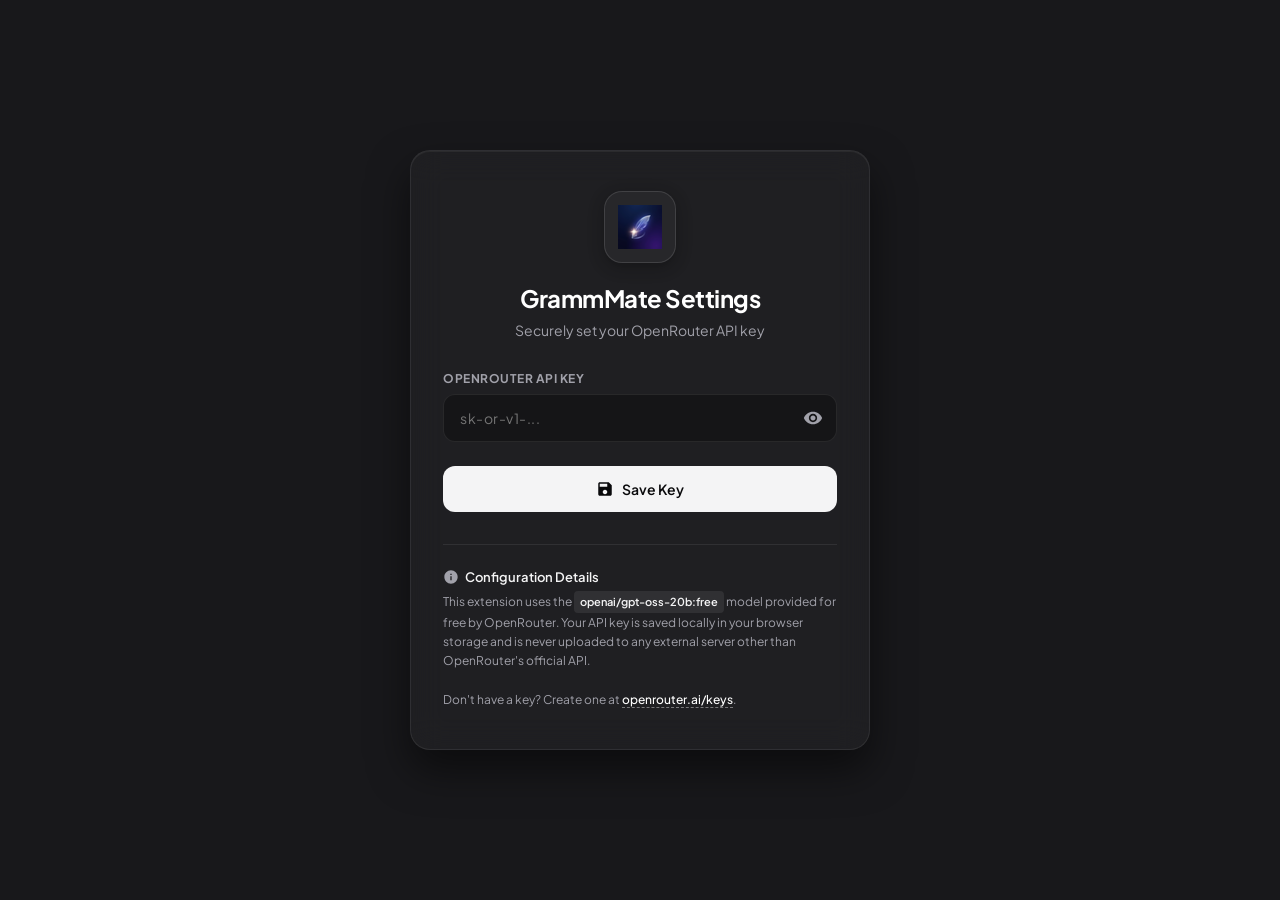
==== options.html @ 215b28b6 "Initial commit of GrammMate extension" ====
<!DOCTYPE html>
<html lang="en">
<head>
  <meta charset="UTF-8">
  <meta name="viewport" content="width=device-width, initial-scale=1.0">
  <title>GrammMate Settings</title>
  <link rel="preconnect" href="https://fonts.googleapis.com">
  <link rel="preconnect" href="https://fonts.gstatic.com" crossorigin>
  <link href="https://fonts.googleapis.com/css2?family=Plus+Jakarta+Sans:wght@300;400;500;600;700&display=swap" rel="stylesheet">
  <style>
    :root {
      --bg-color: #18181b;
      --card-bg: rgba(255, 255, 255, 0.03);
      --card-border: rgba(255, 255, 255, 0.08);
      --text-main: #f4f4f5;
      --text-muted: #a1a1aa;
      --accent: #ffffff;
      --accent-glow: rgba(255, 255, 255, 0.08);
      --success: #10b981;
      --success-glow: rgba(16, 185, 129, 0.15);
      --error: #ef4444;
      --input-bg: rgba(0, 0, 0, 0.3);
    }

    * {
      box-sizing: border-box;
      margin: 0;
      padding: 0;
    }

    body {
      font-family: 'Plus Jakarta Sans', -apple-system, BlinkMacSystemFont, "Segoe UI", Roboto, sans-serif;
      background-color: var(--bg-color);
      color: var(--text-main);
      min-height: 100vh;
      display: flex;
      justify-content: center;
      align-items: center;
      padding: 20px;
      overflow-x: hidden;
    }

    .container {
      width: 100%;
      max-width: 460px;
      position: relative;
    }

    .card {
      background: var(--card-bg);
      backdrop-filter: blur(16px);
      -webkit-backdrop-filter: blur(16px);
      border: 1px solid var(--card-border);
      border-radius: 20px;
      padding: 40px 32px;
      box-shadow: 0 20px 40px rgba(0, 0, 0, 0.5), inset 0 1px 0 rgba(255, 255, 255, 0.05);
      text-align: center;
    }

    .logo-container {
      width: 72px;
      height: 72px;
      margin: 0 auto 20px;
      background: #27272a;
      border-radius: 18px;
      display: flex;
      align-items: center;
      justify-content: center;
      box-shadow: 0 4px 16px rgba(0, 0, 0, 0.3);
      border: 1px solid rgba(255, 255, 255, 0.12);
    }

    .logo-container img {
      width: 44px;
      height: 44px;
      object-fit: contain;
    }

    h1 {
      font-size: 24px;
      font-weight: 700;
      margin-bottom: 8px;
      letter-spacing: -0.5px;
      color: #ffffff;
    }

    .subtitle {
      font-size: 14px;
      color: var(--text-muted);
      margin-bottom: 32px;
    }

    .form-group {
      text-align: left;
      margin-bottom: 24px;
      position: relative;
    }

    label {
      display: block;
      font-size: 12px;
      font-weight: 700;
      color: var(--text-muted);
      margin-bottom: 8px;
      letter-spacing: 0.5px;
      text-transform: uppercase;
    }

    .input-wrapper {
      position: relative;
      display: flex;
      align-items: center;
    }

    input[type="password"],
    input[type="text"] {
      width: 100%;
      background: var(--input-bg);
      border: 1px solid var(--card-border);
      border-radius: 12px;
      padding: 14px 44px 14px 16px;
      font-family: inherit;
      font-size: 14px;
      color: var(--text-main);
      outline: none;
      transition: all 0.3s ease;
      letter-spacing: 0.5px;
    }

    input:focus {
      border-color: rgba(255, 255, 255, 0.3);
      box-shadow: 0 0 0 3px var(--accent-glow);
      background: rgba(0, 0, 0, 0.5);
    }

    .toggle-visibility {
      position: absolute;
      right: 14px;
      background: none;
      border: none;
      color: var(--text-muted);
      cursor: pointer;
      display: flex;
      align-items: center;
      justify-content: center;
      transition: color 0.2s ease;
    }

    .toggle-visibility:hover {
      color: var(--text-main);
    }

    .toggle-visibility svg {
      width: 20px;
      height: 20px;
      fill: currentColor;
    }

    .btn-save {
      width: 100%;
      background: #f4f4f5;
      color: #09090b;
      border: none;
      border-radius: 12px;
      padding: 14px 20px;
      font-size: 14px;
      font-weight: 600;
      font-family: inherit;
      cursor: pointer;
      transition: all 0.15s ease;
      display: flex;
      align-items: center;
      justify-content: center;
      gap: 8px;
    }

    .btn-save:hover {
      background: #ffffff;
      transform: translateY(-1px);
    }

    .btn-save:active {
      transform: translateY(0);
    }

    .status-msg {
      margin-top: 16px;
      padding: 12px 16px;
      border-radius: 10px;
      font-size: 13px;
      font-weight: 500;
      text-align: left;
      display: none;
      align-items: center;
      gap: 10px;
      animation: fadeIn 0.3s ease;
    }

    .status-msg.success {
      display: flex;
      background: rgba(16, 185, 129, 0.1);
      border: 1px solid rgba(16, 185, 129, 0.3);
      color: #34d399;
    }

    .status-msg.error {
      display: flex;
      background: rgba(239, 68, 68, 0.1);
      border: 1px solid rgba(239, 68, 68, 0.3);
      color: #f87171;
    }

    .info-footer {
      margin-top: 32px;
      padding-top: 24px;
      border-top: 1px solid var(--card-border);
      text-align: left;
    }

    .info-title {
      font-size: 13px;
      font-weight: 600;
      color: var(--text-main);
      margin-bottom: 6px;
      display: flex;
      align-items: center;
      gap: 6px;
    }

    .info-title svg {
      width: 16px;
      height: 16px;
      fill: var(--text-muted);
    }

    .info-desc {
      font-size: 12px;
      color: var(--text-muted);
      line-height: 1.6;
    }

    .info-desc a {
      color: #ffffff;
      text-decoration: none;
      font-weight: 500;
      border-bottom: 1px dashed rgba(255, 255, 255, 0.4);
      transition: all 0.2s ease;
    }

    .info-desc a:hover {
      border-bottom-style: solid;
      border-color: #ffffff;
    }

    .badge {
      display: inline-block;
      background: rgba(255, 255, 255, 0.08);
      color: #f4f4f5;
      padding: 2px 6px;
      border-radius: 4px;
      font-weight: 600;
      font-size: 11px;
    }

    @keyframes fadeIn {
      from { opacity: 0; transform: translateY(4px); }
      to { opacity: 1; transform: translateY(0); }
    }
  </style>
</head>
<body>
  <div class="container">
    <div class="card">
      <div class="logo-container">
        <img src="icons/icon48.png" alt="GrammMate Logo">
      </div>
      <h1>GrammMate Settings</h1>
      <p class="subtitle">Securely set your OpenRouter API key</p>

      <div class="form-group">
        <label for="apiKey">OpenRouter API Key</label>
        <div class="input-wrapper">
          <input type="password" id="apiKey" placeholder="sk-or-v1-..." autocomplete="off">
          <button type="button" class="toggle-visibility" id="toggleKey" title="Toggle visibility">
            <svg viewBox="0 0 24 24" id="eyeIcon">
              <path d="M12 4.5C7 4.5 2.73 7.61 1 12c1.73 4.39 6 7.5 11 7.5s9.27-3.11 11-7.5c-1.73-4.39-6-7.5-11-7.5zM12 17c-2.76 0-5-2.24-5-5s2.24-5 5-5 5 2.24 5 5-2.24 5-5 5zm0-8c-1.66 0-3 1.34-3 3s1.34 3 3 3 3-1.34 3-3-1.34-3-3-3z"/>
            </svg>
          </button>
        </div>
      </div>

      <button type="button" class="btn-save" id="btnSave">
        <svg style="width: 18px; height: 18px;" viewBox="0 0 24 24" fill="currentColor">
          <path d="M17 3H5c-1.11 0-2 .9-2 2v14c0 1.1.89 2 2 2h14c1.1 0 2-.9 2-2V7l-4-4zm-5 16c-1.66 0-3-1.34-3-3s1.34-3 3-3 3 1.34 3 3-1.34 3-3 3zm3-10H5V5h10v4z"/>
        </svg>
        Save Key
      </button>

      <div class="status-msg" id="statusMsg"></div>

      <div class="info-footer">
        <div class="info-title">
          <svg viewBox="0 0 24 24">
            <path d="M12 2C6.48 2 2 6.48 2 12s4.48 10 10 10 10-4.48 10-10S17.52 2 12 2zm1 15h-2v-6h2v6zm0-8h-2V7h2v2z"/>
          </svg>
          Configuration Details
        </div>
        <p class="info-desc">
          This extension uses the <span class="badge">openai/gpt-oss-20b:free</span> model provided for free by OpenRouter. 
          Your API key is saved locally in your browser storage and is never uploaded to any external server other than OpenRouter's official API.
          <br><br>
          Don't have a key? Create one at <a href="https://openrouter.ai/keys" target="_blank" rel="noopener noreferrer">openrouter.ai/keys</a>.
        </p>
      </div>
    </div>
  </div>
  <script src="options.js"></script>
</body>
</html>
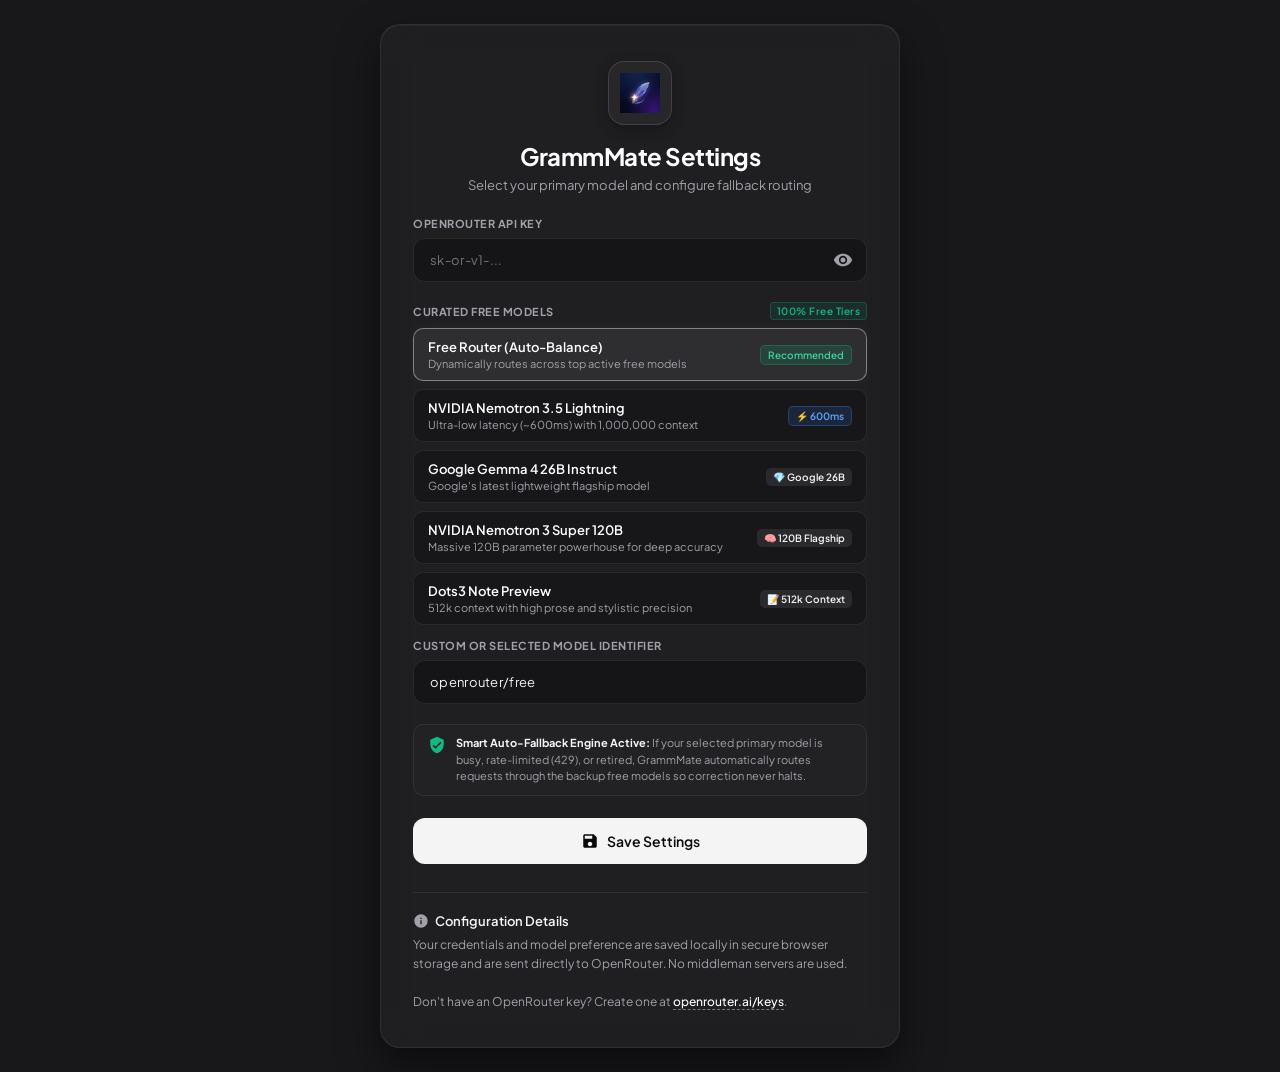
==== commit 759e9bc2: "Add dynamic multi-model fallback router with curated free models and UI enhancements" ====
--- a/options.html
+++ b/options.html
@@ -36,13 +36,13 @@
       display: flex;
       justify-content: center;
       align-items: center;
-      padding: 20px;
+      padding: 24px 20px;
       overflow-x: hidden;
     }
 
     .container {
       width: 100%;
-      max-width: 460px;
+      max-width: 520px;
       position: relative;
     }
 
@@ -52,17 +52,17 @@
       -webkit-backdrop-filter: blur(16px);
       border: 1px solid var(--card-border);
       border-radius: 20px;
-      padding: 40px 32px;
+      padding: 36px 32px;
       box-shadow: 0 20px 40px rgba(0, 0, 0, 0.5), inset 0 1px 0 rgba(255, 255, 255, 0.05);
       text-align: center;
     }
 
     .logo-container {
-      width: 72px;
-      height: 72px;
-      margin: 0 auto 20px;
+      width: 64px;
+      height: 64px;
+      margin: 0 auto 16px;
       background: #27272a;
-      border-radius: 18px;
+      border-radius: 16px;
       display: flex;
       align-items: center;
       justify-content: center;
@@ -71,39 +71,52 @@
     }
 
     .logo-container img {
-      width: 44px;
-      height: 44px;
+      width: 40px;
+      height: 40px;
       object-fit: contain;
     }
 
     h1 {
       font-size: 24px;
       font-weight: 700;
-      margin-bottom: 8px;
+      margin-bottom: 6px;
       letter-spacing: -0.5px;
       color: #ffffff;
     }
 
     .subtitle {
-      font-size: 14px;
+      font-size: 13px;
       color: var(--text-muted);
-      margin-bottom: 32px;
+      margin-bottom: 24px;
     }
 
     .form-group {
       text-align: left;
-      margin-bottom: 24px;
+      margin-bottom: 20px;
       position: relative;
     }
 
     label {
-      display: block;
-      font-size: 12px;
+      display: flex;
+      align-items: center;
+      justify-content: space-between;
+      font-size: 11px;
       font-weight: 700;
       color: var(--text-muted);
       margin-bottom: 8px;
       letter-spacing: 0.5px;
       text-transform: uppercase;
+    }
+
+    .label-tag {
+      font-size: 10px;
+      font-weight: 600;
+      color: #10b981;
+      text-transform: none;
+      background: rgba(16, 185, 129, 0.1);
+      padding: 2px 6px;
+      border-radius: 4px;
+      border: 1px solid rgba(16, 185, 129, 0.25);
     }
 
     .input-wrapper {
@@ -118,13 +131,13 @@
       background: var(--input-bg);
       border: 1px solid var(--card-border);
       border-radius: 12px;
-      padding: 14px 44px 14px 16px;
+      padding: 13px 44px 13px 16px;
       font-family: inherit;
-      font-size: 14px;
+      font-size: 13px;
       color: var(--text-main);
       outline: none;
-      transition: all 0.3s ease;
-      letter-spacing: 0.5px;
+      transition: all 0.25s ease;
+      letter-spacing: 0.3px;
     }
 
     input:focus {
@@ -154,6 +167,111 @@
       width: 20px;
       height: 20px;
       fill: currentColor;
+    }
+
+    /* Model Presets List */
+    .presets-container {
+      display: flex;
+      flex-direction: column;
+      gap: 8px;
+      margin-bottom: 12px;
+    }
+
+    .preset-card {
+      background: rgba(0, 0, 0, 0.25);
+      border: 1px solid var(--card-border);
+      border-radius: 10px;
+      padding: 10px 14px;
+      display: flex;
+      align-items: center;
+      justify-content: space-between;
+      cursor: pointer;
+      transition: all 0.2s ease;
+      text-align: left;
+    }
+
+    .preset-card:hover {
+      background: rgba(255, 255, 255, 0.04);
+      border-color: rgba(255, 255, 255, 0.18);
+    }
+
+    .preset-card.active {
+      background: rgba(255, 255, 255, 0.07);
+      border-color: rgba(255, 255, 255, 0.4);
+      box-shadow: 0 0 12px rgba(255, 255, 255, 0.05);
+    }
+
+    .preset-info {
+      display: flex;
+      flex-direction: column;
+      gap: 2px;
+    }
+
+    .preset-title {
+      font-size: 13px;
+      font-weight: 600;
+      color: #ffffff;
+      display: flex;
+      align-items: center;
+      gap: 6px;
+    }
+
+    .preset-desc {
+      font-size: 11px;
+      color: var(--text-muted);
+    }
+
+    .preset-badge {
+      font-size: 10px;
+      font-weight: 600;
+      padding: 3px 7px;
+      border-radius: 5px;
+      background: rgba(255, 255, 255, 0.08);
+      color: #f4f4f5;
+      white-space: nowrap;
+    }
+
+    .preset-badge.badge-rec {
+      background: rgba(16, 185, 129, 0.15);
+      color: #34d399;
+      border: 1px solid rgba(16, 185, 129, 0.3);
+    }
+
+    .preset-badge.badge-fast {
+      background: rgba(59, 130, 246, 0.15);
+      color: #60a5fa;
+      border: 1px solid rgba(59, 130, 246, 0.3);
+    }
+
+    /* Fallback engine banner */
+    .fallback-banner {
+      background: rgba(255, 255, 255, 0.02);
+      border: 1px solid rgba(255, 255, 255, 0.06);
+      border-radius: 10px;
+      padding: 10px 14px;
+      margin-bottom: 22px;
+      text-align: left;
+      display: flex;
+      align-items: flex-start;
+      gap: 10px;
+    }
+
+    .fallback-banner svg {
+      width: 18px;
+      height: 18px;
+      fill: #10b981;
+      flex-shrink: 0;
+      margin-top: 1px;
+    }
+
+    .fallback-text {
+      font-size: 11px;
+      color: var(--text-muted);
+      line-height: 1.5;
+    }
+
+    .fallback-text strong {
+      color: #f4f4f5;
     }
 
     .btn-save {
@@ -183,6 +301,12 @@
       transform: translateY(0);
     }
 
+    .btn-save:disabled {
+      opacity: 0.6;
+      cursor: not-allowed;
+      transform: none;
+    }
+
     .status-msg {
       margin-top: 16px;
       padding: 12px 16px;
@@ -211,8 +335,8 @@
     }
 
     .info-footer {
-      margin-top: 32px;
-      padding-top: 24px;
+      margin-top: 28px;
+      padding-top: 20px;
       border-top: 1px solid var(--card-border);
       text-align: left;
     }
@@ -250,16 +374,6 @@
     .info-desc a:hover {
       border-bottom-style: solid;
       border-color: #ffffff;
-    }
-
-    .badge {
-      display: inline-block;
-      background: rgba(255, 255, 255, 0.08);
-      color: #f4f4f5;
-      padding: 2px 6px;
-      border-radius: 4px;
-      font-weight: 600;
-      font-size: 11px;
     }
 
     @keyframes fadeIn {
@@ -275,7 +389,7 @@
         <img src="icons/icon48.png" alt="GrammMate Logo">
       </div>
       <h1>GrammMate Settings</h1>
-      <p class="subtitle">Securely set your OpenRouter API key</p>
+      <p class="subtitle">Select your primary model and configure fallback routing</p>
 
       <div class="form-group">
         <label for="apiKey">OpenRouter API Key</label>
@@ -289,11 +403,90 @@
         </div>
       </div>
 
+      <div class="form-group">
+        <label>
+          <span>Curated Free Models</span>
+          <span class="label-tag">100% Free Tiers</span>
+        </label>
+        
+        <div class="presets-container" id="presetsList">
+          <!-- Preset: openrouter/free -->
+          <div class="preset-card active" data-model="openrouter/free">
+            <div class="preset-info">
+              <div class="preset-title">
+                <span>Free Router (Auto-Balance)</span>
+              </div>
+              <div class="preset-desc">Dynamically routes across top active free models</div>
+            </div>
+            <span class="preset-badge badge-rec">Recommended</span>
+          </div>
+
+          <!-- Preset: nvidia/nemotron-3.5-lightning:free -->
+          <div class="preset-card" data-model="nvidia/nemotron-3.5-lightning:free">
+            <div class="preset-info">
+              <div class="preset-title">
+                <span>NVIDIA Nemotron 3.5 Lightning</span>
+              </div>
+              <div class="preset-desc">Ultra-low latency (~600ms) with 1,000,000 context</div>
+            </div>
+            <span class="preset-badge badge-fast">⚡ 600ms</span>
+          </div>
+
+          <!-- Preset: google/gemma-4-26b-a4b-it:free -->
+          <div class="preset-card" data-model="google/gemma-4-26b-a4b-it:free">
+            <div class="preset-info">
+              <div class="preset-title">
+                <span>Google Gemma 4 26B Instruct</span>
+              </div>
+              <div class="preset-desc">Google's latest lightweight flagship model</div>
+            </div>
+            <span class="preset-badge">💎 Google 26B</span>
+          </div>
+
+          <!-- Preset: nvidia/nemotron-3-super-120b-a12b:free -->
+          <div class="preset-card" data-model="nvidia/nemotron-3-super-120b-a12b:free">
+            <div class="preset-info">
+              <div class="preset-title">
+                <span>NVIDIA Nemotron 3 Super 120B</span>
+              </div>
+              <div class="preset-desc">Massive 120B parameter powerhouse for deep accuracy</div>
+            </div>
+            <span class="preset-badge">🧠 120B Flagship</span>
+          </div>
+
+          <!-- Preset: dots-studio/dots-3-note-preview:free -->
+          <div class="preset-card" data-model="dots-studio/dots-3-note-preview:free">
+            <div class="preset-info">
+              <div class="preset-title">
+                <span>Dots3 Note Preview</span>
+              </div>
+              <div class="preset-desc">512k context with high prose and stylistic precision</div>
+            </div>
+            <span class="preset-badge">📝 512k Context</span>
+          </div>
+        </div>
+
+        <label for="apiModel" style="margin-top: 14px;">Custom or Selected Model Identifier</label>
+        <div class="input-wrapper">
+          <input type="text" id="apiModel" placeholder="openrouter/free" autocomplete="off" value="openrouter/free">
+        </div>
+      </div>
+
+      <!-- Smart Fallback Banner -->
+      <div class="fallback-banner">
+        <svg viewBox="0 0 24 24">
+          <path d="M12 1L3 5v6c0 5.55 3.84 10.74 9 12 5.16-1.26 9-6.45 9-12V5l-9-4zm-2 16l-4-4 1.41-1.41L10 14.17l6.59-6.59L18 9l-8 8z"/>
+        </svg>
+        <div class="fallback-text">
+          <strong>Smart Auto-Fallback Engine Active:</strong> If your selected primary model is busy, rate-limited (429), or retired, GrammMate automatically routes requests through the backup free models so correction never halts.
+        </div>
+      </div>
+
       <button type="button" class="btn-save" id="btnSave">
         <svg style="width: 18px; height: 18px;" viewBox="0 0 24 24" fill="currentColor">
           <path d="M17 3H5c-1.11 0-2 .9-2 2v14c0 1.1.89 2 2 2h14c1.1 0 2-.9 2-2V7l-4-4zm-5 16c-1.66 0-3-1.34-3-3s1.34-3 3-3 3 1.34 3 3-1.34 3-3 3zm3-10H5V5h10v4z"/>
         </svg>
-        Save Key
+        Save Settings
       </button>
 
       <div class="status-msg" id="statusMsg"></div>
@@ -306,10 +499,9 @@
           Configuration Details
         </div>
         <p class="info-desc">
-          This extension uses the <span class="badge">openai/gpt-oss-20b:free</span> model provided for free by OpenRouter. 
-          Your API key is saved locally in your browser storage and is never uploaded to any external server other than OpenRouter's official API.
+          Your credentials and model preference are saved locally in secure browser storage and are sent directly to OpenRouter. No middleman servers are used.
           <br><br>
-          Don't have a key? Create one at <a href="https://openrouter.ai/keys" target="_blank" rel="noopener noreferrer">openrouter.ai/keys</a>.
+          Don't have an OpenRouter key? Create one at <a href="https://openrouter.ai/keys" target="_blank" rel="noopener noreferrer">openrouter.ai/keys</a>.
         </p>
       </div>
     </div>
